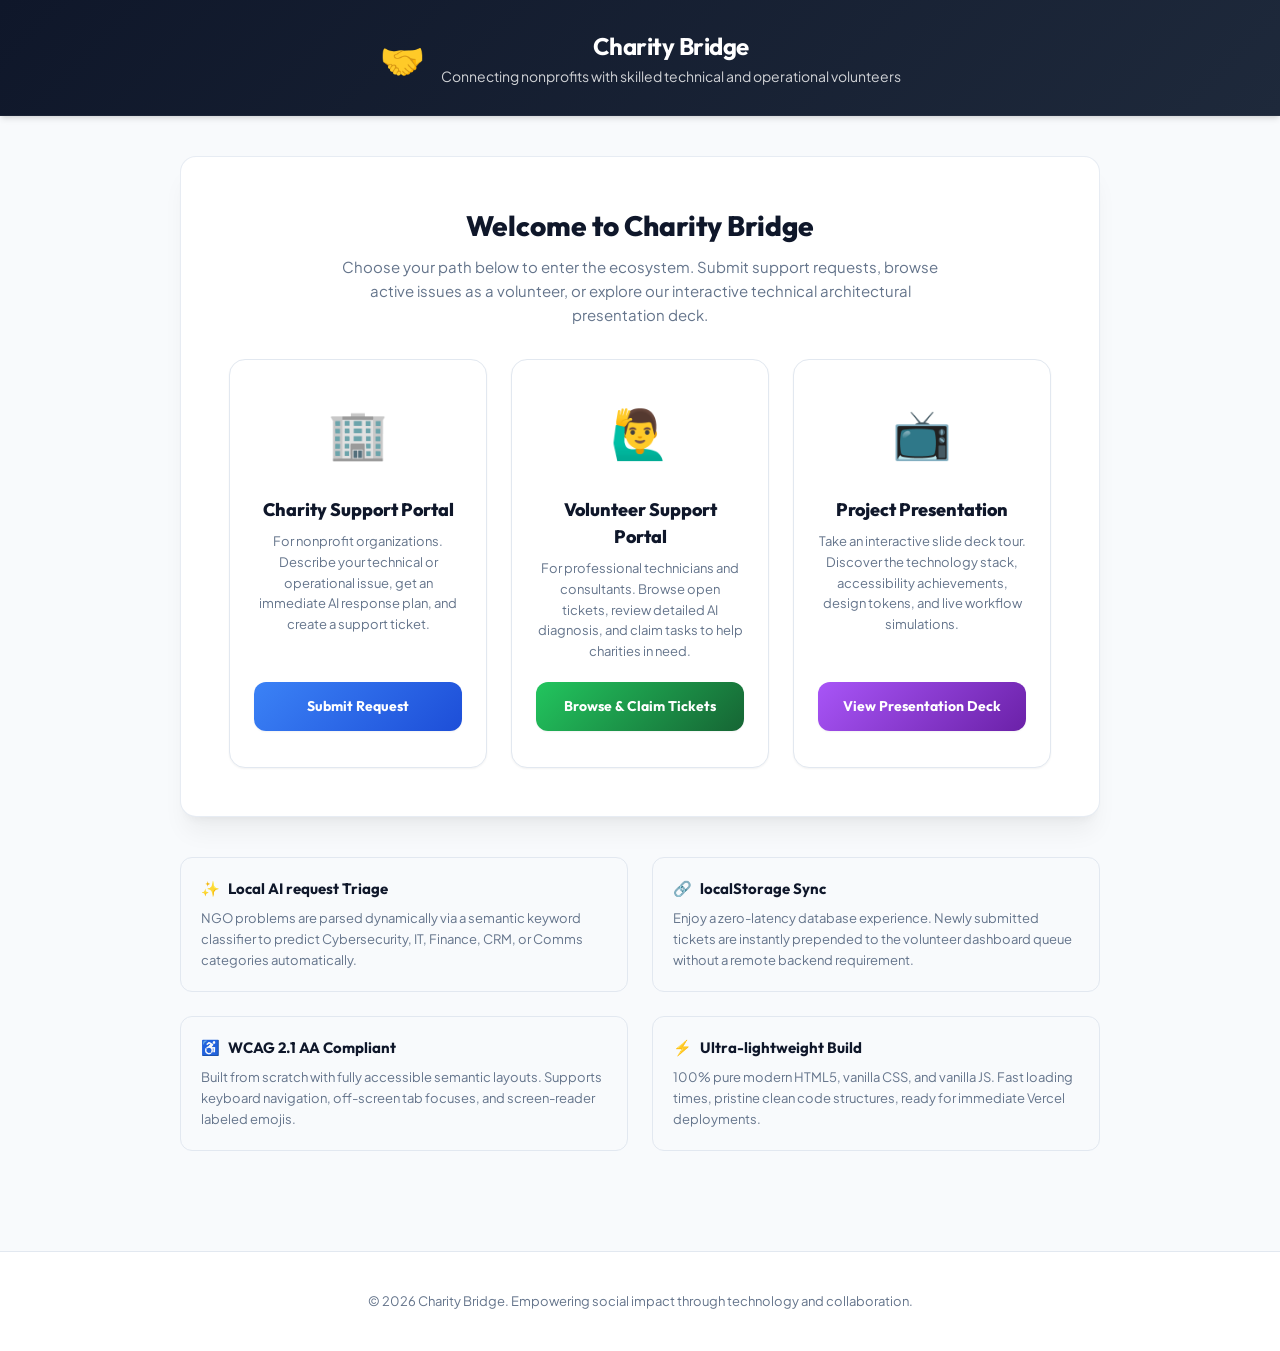
==== index.html @ 1f2593f7 "feat: complete Charity Bridge platform ready for Vercel deployment" ====
<!DOCTYPE html>
<html lang="en">
<head>
  <meta charset="UTF-8" />
  <meta name="viewport" content="width=device-width, initial-scale=1.0"/>
  
  <!-- SEO Primary Meta Tags -->
  <title>Charity Bridge - Connect & Support Nonprofits</title>
  <meta name="description" content="Welcome to Charity Bridge. A dual-portal platform bridging tech/admin volunteers with nonprofits in need. Experience instant local AI request categorization and localStorage synchronization." />
  <meta name="keywords" content="nonprofit aid, volunteer platform, tech for social good, local AI matching, Vercel app, Charity Bridge" />
  
  <!-- Open Graph / Facebook -->
  <meta property="og:type" content="website" />
  <meta property="og:title" content="Charity Bridge - Connect & Support Nonprofits" />
  <meta property="og:description" content="Welcome to Charity Bridge. A dual-portal platform bridging tech/admin volunteers with nonprofits in need." />
  
  <link rel="stylesheet" href="style.css" />
</head>
<body>

<header style="justify-content: center; text-align: center;">
  <div class="logo"><span role="img" aria-label="handshake and heart">🤝</span></div>
  <div>
    <h1>Charity Bridge</h1>
    <p>Connecting nonprofits with skilled technical and operational volunteers</p>
  </div>
</header>

<main class="container" style="max-width: 960px;">
  
  <div class="card" style="text-align: center; margin-bottom: 40px; padding: 48px;">
    <h2 style="font-family: var(--font-family-headings); font-size: 28px; font-weight: 800; color: var(--bg-header-start); margin-bottom: 8px;">
      Welcome to Charity Bridge
    </h2>
    <p style="color: var(--color-text-muted); font-size: 15px; max-width: 620px; margin: 0 auto 32px; line-height: 1.6;">
      Choose your path below to enter the ecosystem. Submit support requests, browse active issues as a volunteer, or explore our interactive technical architectural presentation deck.
    </p>
    
    <div class="splash-grid">
      
      <!-- Option 1: NGO Portal -->
      <a href="NGO Portal.html" class="splash-card" aria-label="Enter NGO Support Portal">
        <div class="splash-card-icon"><span role="img" aria-label="charity organization">🏢</span></div>
        <div>
          <h3>Charity Support Portal</h3>
          <p style="margin-top: 8px;">
            For nonprofit organizations. Describe your technical or operational issue, get an immediate AI response plan, and create a support ticket.
          </p>
        </div>
        <div class="btn-apply" style="background: linear-gradient(135deg, var(--color-primary), var(--color-primary-dark)); width: 100%;">
          Submit Request
        </div>
      </a>
      
      <!-- Option 2: Volunteer Portal -->
      <a href="volunteer.html" class="splash-card" aria-label="Enter Volunteer Portal">
        <div class="splash-card-icon"><span role="img" aria-label="volunteer heart">🙋‍♂️</span></div>
        <div>
          <h3>Volunteer Support Portal</h3>
          <p style="margin-top: 8px;">
            For professional technicians and consultants. Browse open tickets, review detailed AI diagnosis, and claim tasks to help charities in need.
          </p>
        </div>
        <div class="btn-apply" style="background: linear-gradient(135deg, var(--color-success-accent), var(--color-success-text)); width: 100%;">
          Browse & Claim Tickets
        </div>
      </a>
      
      <!-- Option 3: Slide Presentation Deck -->
      <a href="presentation.html" class="splash-card" aria-label="Explore Project Presentation Slides">
        <div class="splash-card-icon"><span role="img" aria-label="projection screen">📺</span></div>
        <div>
          <h3>Project Presentation</h3>
          <p style="margin-top: 8px;">
            Take an interactive slide deck tour. Discover the technology stack, accessibility achievements, design tokens, and live workflow simulations.
          </p>
        </div>
        <div class="btn-apply" style="background: linear-gradient(135deg, var(--color-critical-accent), var(--color-critical-text)); width: 100%;">
          View Presentation Deck
        </div>
      </a>
      
    </div>
  </div>
  
  <!-- Features Section -->
  <section class="presentation-grid" aria-label="Ecosystem Core Features" style="margin-top: 24px;">
    
    <div class="presentation-col-card">
      <h4><span role="img" aria-label="sparkles">✨</span> Local AI request Triage</h4>
      <p>NGO problems are parsed dynamically via a semantic keyword classifier to predict Cybersecurity, IT, Finance, CRM, or Comms categories automatically.</p>
    </div>
    
    <div class="presentation-col-card">
      <h4><span role="img" aria-label="storage sync link">🔗</span> localStorage Sync</h4>
      <p>Enjoy a zero-latency database experience. Newly submitted tickets are instantly prepended to the volunteer dashboard queue without a remote backend requirement.</p>
    </div>
    
    <div class="presentation-col-card" style="grid-column: span 1;">
      <h4><span role="img" aria-label="wheelchair accessibility">♿</span> WCAG 2.1 AA Compliant</h4>
      <p>Built from scratch with fully accessible semantic layouts. Supports keyboard navigation, off-screen tab focuses, and screen-reader labeled emojis.</p>
    </div>
    
    <div class="presentation-col-card" style="grid-column: span 1;">
      <h4><span role="img" aria-label="lightning speed">⚡</span> Ultra-lightweight Build</h4>
      <p>100% pure modern HTML5, vanilla CSS, and vanilla JS. Fast loading times, pristine clean code structures, ready for immediate Vercel deployments.</p>
    </div>
    
  </section>
  
</main>

<footer style="text-align: center; padding: 40px 20px; color: var(--color-text-muted); font-size: 13px; border-top: 1px solid var(--border-color); background: white;">
  <p>© 2026 Charity Bridge. Empowering social impact through technology and collaboration.</p>
</footer>

</body>
</html>
---- style.css ----
@import url('https://fonts.googleapis.com/css2?family=Outfit:wght@300;400;500;600;700;800&family=Plus+Jakarta+Sans:wght@300;400;500;600;700;800&display=swap');

:root {
  /* Cores Principais - Paleta HSL Premium */
  --bg-primary: #f8fafc; /* Slate 50 */
  --bg-card: #ffffff;
  --bg-header-start: #0f172a; /* Slate 900 */
  --bg-header-end: #1e293b; /* Slate 800 */
  
  --color-primary: #3b82f6; /* Blue 500 */
  --color-primary-dark: #1d4ed8; /* Blue 700 */
  --color-primary-light: #eff6ff; /* Blue 50 */
  --color-primary-border: #bfdbfe; /* Blue 200 */
  
  --color-text-main: #0f172a; /* Slate 900 */
  --color-text-muted: #64748b; /* Slate 500 */
  --color-text-dark: #334155; /* Slate 700 */
  
  /* Cores de Feedback - Urgência Baixa / Sucesso */
  --color-success-bg: #f0fdf4; /* Green 50 */
  --color-success-border: #bbf7d0; /* Green 200 */
  --color-success-text: #166534; /* Green 800 */
  --color-success-accent: #22c55e; /* Green 500 */
  
  /* Cores de Feedback - Urgência Média / Alerta */
  --color-warning-bg: #fffbeb; /* Amber 50 */
  --color-warning-border: #fde68a; /* Amber 200 */
  --color-warning-text: #92400e; /* Amber 800 */
  --color-warning-accent: #f59e0b; /* Amber 500 */
  
  /* Cores de Feedback - Urgência Alta / Perigo */
  --color-danger-bg: #fef2f2; /* Red 50 */
  --color-danger-border: #fecaca; /* Red 200 */
  --color-danger-text: #991b1b; /* Red 800 */
  --color-danger-accent: #ef4444; /* Red 500 */
  
  /* Cores de Feedback - Urgência Crítica / Roxo */
  --color-critical-bg: #faf5ff; /* Purple 50 */
  --color-critical-border: #e9d5ff; /* Purple 200 */
  --color-critical-text: #6b21a8; /* Purple 800 */
  --color-critical-accent: #a855f7; /* Purple 500 */
  
  /* Bordas e Elementos de Formulário */
  --border-color: #e2e8f0; /* Slate 200 */
  --border-color-focus: #3b82f6;
  --bg-input: #f8fafc;
  
  /* Sombras */
  --shadow-sm: 0 1px 2px 0 rgb(0 0 0 / 0.05);
  --shadow-md: 0 4px 6px -1px rgb(0 0 0 / 0.1), 0 2px 4px -2px rgb(0 0 0 / 0.1);
  --shadow-lg: 0 10px 15px -3px rgb(0 0 0 / 0.1), 0 4px 6px -4px rgb(0 0 0 / 0.1);
  --shadow-premium: 0 20px 25px -5px rgb(0 0 0 / 0.05), 0 8px 10px -6px rgb(0 0 0 / 0.05);
  
  /* Transições */
  --transition-normal: all 0.25s cubic-bezier(0.4, 0, 0.2, 1);
  --transition-fast: all 0.15s cubic-bezier(0.4, 0, 0.2, 1);
  
  /* Fontes */
  --font-family-headings: 'Outfit', 'Segoe UI', sans-serif;
  --font-family-body: 'Plus Jakarta Sans', 'Segoe UI', sans-serif;
  
  /* Arredondamento */
  --radius-sm: 8px;
  --radius-md: 12px;
  --radius-lg: 16px;
  --radius-full: 9999px;
}

* {
  box-sizing: border-box;
  margin: 0;
  padding: 0;
}

body {
  font-family: var(--font-family-body);
  background: var(--bg-primary);
  color: var(--color-text-main);
  min-height: 100vh;
  line-height: 1.5;
}

header {
  background: linear-gradient(135deg, var(--bg-header-start) 0%, var(--bg-header-end) 100%);
  color: white;
  padding: 28px 40px;
  display: flex;
  align-items: center;
  gap: 16px;
  box-shadow: var(--shadow-md);
  border-bottom: 1px solid rgba(255, 255, 255, 0.05);
}

header .logo {
  font-size: 36px;
}

header h1 {
  font-family: var(--font-family-headings);
  font-size: 24px;
  font-weight: 700;
  letter-spacing: -0.5px;
}

header p {
  font-size: 14px;
  opacity: 0.8;
  margin-top: 2px;
}

.container {
  max-width: 860px;
  margin: 40px auto;
  padding: 0 20px 60px;
}

.card {
  background: var(--bg-card);
  border-radius: var(--radius-lg);
  padding: 40px;
  box-shadow: var(--shadow-premium);
  border: 1px solid rgba(226, 232, 240, 0.8);
}

.card-title {
  font-family: var(--font-family-headings);
  font-size: 22px;
  font-weight: 700;
  color: var(--bg-header-start);
  margin-bottom: 6px;
  display: flex;
  align-items: center;
  gap: 10px;
}

.card-subtitle {
  font-size: 15px;
  color: var(--color-text-muted);
  margin-bottom: 32px;
}

.form-grid {
  display: grid;
  grid-template-columns: 1fr 1fr;
  gap: 24px;
}

.form-group {
  display: flex;
  flex-direction: column;
  gap: 8px;
}

.form-group.full-width {
  grid-column: 1 / -1;
}

label {
  font-size: 13px;
  font-weight: 600;
  color: var(--color-text-dark);
}

label .optional {
  font-weight: 400;
  color: var(--color-text-muted);
  font-size: 12px;
  margin-left: 4px;
}

input, select, textarea {
  padding: 12px 16px;
  border: 1.5px solid var(--border-color);
  border-radius: var(--radius-sm);
  font-family: var(--font-family-body);
  font-size: 14px;
  color: var(--color-text-dark);
  background: var(--bg-input);
  transition: var(--transition-normal);
  outline: none;
}

input:focus, select:focus, textarea:focus {
  border-color: var(--border-color-focus);
  box-shadow: 0 0 0 4px rgba(59, 130, 246, 0.15);
  background: white;
}

textarea {
  resize: vertical;
  min-height: 120px;
}

.urgency-group {
  display: flex;
  gap: 12px;
  flex-wrap: wrap;
}

.urgency-option {
  /* Ocultado visualmente por padrão no HTML através da classe sr-only */
}

.urgency-label {
  padding: 10px 20px;
  border-radius: var(--radius-full);
  border: 2px solid var(--border-color);
  font-size: 13px;
  font-weight: 600;
  cursor: pointer;
  transition: var(--transition-fast);
  user-select: none;
}

.urgency-label:hover {
  background: var(--bg-input);
  border-color: var(--color-text-muted);
}

.urgency-option[value="low"]:checked + .urgency-label {
  background: var(--color-success-bg);
  border-color: var(--color-success-accent);
  color: var(--color-success-text);
}

.urgency-option[value="medium"]:checked + .urgency-label {
  background: var(--color-warning-bg);
  border-color: var(--color-warning-accent);
  color: var(--color-warning-text);
}

.urgency-option[value="high"]:checked + .urgency-label {
  background: var(--color-danger-bg);
  border-color: var(--color-danger-accent);
  color: var(--color-danger-text);
}

.urgency-option[value="critical"]:checked + .urgency-label {
  background: var(--color-critical-bg);
  border-color: var(--color-critical-accent);
  color: var(--color-critical-text);
}

/* Ocultação visual acessível (sr-only) para o teclado */
.sr-only {
  position: absolute;
  width: 1px;
  height: 1px;
  padding: 0;
  margin: -1px;
  overflow: hidden;
  clip: rect(0, 0, 0, 0);
  white-space: nowrap;
  border: 0;
}

/* Estilo para navegação via teclado */
.urgency-option:focus-visible + .urgency-label {
  box-shadow: 0 0 0 3px rgba(59, 130, 246, 0.4);
  outline: 2px solid var(--color-primary);
}

.btn-analyze {
  margin-top: 32px;
  width: 100%;
  padding: 16px;
  background: linear-gradient(135deg, var(--color-primary-dark) 0%, var(--bg-header-start) 50%, var(--color-primary) 100%);
  background-size: 200% auto;
  color: white;
  border: none;
  border-radius: var(--radius-md);
  font-family: var(--font-family-headings);
  font-size: 16px;
  font-weight: 700;
  cursor: pointer;
  display: flex;
  align-items: center;
  justify-content: center;
  gap: 10px;
  transition: var(--transition-normal);
  box-shadow: var(--shadow-md);
}

.btn-analyze:hover {
  background-position: right center;
  transform: translateY(-2px);
  box-shadow: var(--shadow-lg);
}

.btn-analyze:active {
  transform: translateY(0);
}

.btn-analyze:disabled {
  opacity: 0.6;
  cursor: not-allowed;
  transform: none;
  box-shadow: none;
}

.spinner {
  width: 18px;
  height: 18px;
  border: 3px solid rgba(255, 255, 255, 0.4);
  border-top-color: white;
  border-radius: 50%;
  animation: spin 0.7s linear infinite;
  display: none;
}

@keyframes spin {
  to { transform: rotate(360deg); }
}

.divider {
  border: none;
  border-top: 1px solid var(--border-color);
  margin: 36px 0;
}

#ai-results {
  display: none;
  animation: fadeIn 0.5s cubic-bezier(0.16, 1, 0.3, 1);
}

@keyframes fadeIn {
  from { opacity: 0; transform: translateY(16px); }
  to   { opacity: 1; transform: translateY(0); }
}

.results-header {
  display: flex;
  align-items: center;
  gap: 12px;
  margin-bottom: 24px;
}

.results-header h2 {
  font-family: var(--font-family-headings);
  font-size: 20px;
  font-weight: 700;
  color: var(--bg-header-start);
}

.ai-badge {
  background: linear-gradient(135deg, #6366f1, #8b5cf6);
  color: white;
  font-size: 11px;
  font-weight: 700;
  padding: 4px 12px;
  border-radius: var(--radius-full);
  letter-spacing: 0.5px;
  box-shadow: 0 2px 4px rgba(139, 92, 246, 0.2);
}

.tags-row {
  display: flex;
  flex-wrap: wrap;
  gap: 12px;
  margin-bottom: 24px;
}

.tag {
  display: flex;
  align-items: center;
  gap: 8px;
  padding: 8px 16px;
  border-radius: var(--radius-sm);
  font-size: 13px;
  font-weight: 600;
}

.tag-category {
  background: var(--color-primary-light);
  color: var(--color-primary-dark);
  border: 1px solid rgba(59, 130, 246, 0.2);
}

.tag-urgency {
  background: var(--color-danger-bg);
  color: var(--color-danger-text);
  border: 1px solid var(--color-danger-border);
}

.tag-risk {
  background: var(--color-warning-bg);
  color: var(--color-warning-text);
  border: 1px solid var(--color-warning-border);
}

.tag-action {
  background: var(--color-success-bg);
  color: var(--color-success-text);
  border: 1px solid var(--color-success-border);
}

.info-block {
  background: var(--bg-input);
  border-left: 4px solid var(--color-primary);
  border-radius: 0 var(--radius-sm) var(--radius-sm) 0;
  padding: 18px 20px;
  margin-bottom: 20px;
  border: 1px solid var(--border-color);
  border-left-width: 4px;
}

.info-block h4 {
  font-family: var(--font-family-headings);
  font-size: 13px;
  font-weight: 700;
  color: var(--color-text-dark);
  margin-bottom: 10px;
  text-transform: uppercase;
  letter-spacing: 0.5px;
}

.info-block p, .info-block li {
  font-size: 14px;
  color: #475569;
  line-height: 1.6;
}

.info-block ul {
  padding-left: 20px;
}

.skills-list {
  display: flex;
  flex-wrap: wrap;
  gap: 10px;
  margin-top: 8px;
}

.skill-pill {
  background: var(--color-critical-bg);
  color: var(--color-critical-text);
  border: 1px solid var(--color-critical-border);
  padding: 6px 14px;
  border-radius: var(--radius-full);
  font-size: 13px;
  font-weight: 600;
  transition: var(--transition-fast);
}

.skill-pill:hover {
  transform: translateY(-1px);
  box-shadow: var(--shadow-sm);
}

.selfhelp-block {
  background: var(--color-success-bg);
  border: 1.5px solid var(--color-success-border);
  border-radius: var(--radius-md);
  padding: 24px;
  margin-bottom: 20px;
}

.selfhelp-block h4 {
  color: var(--color-success-text);
  font-family: var(--font-family-headings);
  font-size: 16px;
  font-weight: 700;
  margin-bottom: 14px;
  display: flex;
  align-items: center;
  gap: 8px;
}

.resource-card {
  background: white;
  border-radius: var(--radius-sm);
  padding: 16px 20px;
  display: flex;
  align-items: center;
  gap: 16px;
  border: 1px solid var(--color-success-border);
  cursor: pointer;
  transition: var(--transition-normal);
}

.resource-card:hover {
  box-shadow: var(--shadow-md);
  transform: translateY(-2px);
  border-color: var(--color-success-accent);
}

.resource-icon {
  font-size: 32px;
  flex-shrink: 0;
}

.resource-card h5 {
  font-family: var(--font-family-headings);
  font-size: 15px;
  font-weight: 700;
  color: var(--color-text-main);
}

.resource-card p {
  font-size: 13px;
  color: var(--color-text-muted);
  margin-top: 3px;
}

.ticket-block {
  background: linear-gradient(135deg, var(--color-primary-light), var(--color-critical-bg));
  border: 1.5px solid var(--color-primary-border);
  border-radius: var(--radius-md);
  padding: 24px;
  margin-bottom: 20px;
}

.ticket-block h4 {
  color: var(--color-primary-dark);
  font-family: var(--font-family-headings);
  font-size: 16px;
  font-weight: 700;
  margin-bottom: 16px;
  display: flex;
  align-items: center;
  gap: 8px;
}

.ticket-id-box {
  background: white;
  border-radius: var(--radius-sm);
  padding: 16px 20px;
  display: flex;
  align-items: center;
  justify-content: space-between;
  border: 1px solid var(--color-primary-border);
  margin-bottom: 16px;
  box-shadow: var(--shadow-sm);
}

.ticket-id-box .label {
  font-size: 11px;
  color: var(--color-text-muted);
  font-weight: 600;
  text-transform: uppercase;
  letter-spacing: 0.5px;
}

.ticket-id-box .ticket-id {
  font-size: 20px;
  font-weight: 800;
  color: var(--color-primary-dark);
  letter-spacing: 1px;
}

.ticket-status {
  display: inline-flex;
  align-items: center;
  gap: 8px;
  background: var(--color-success-bg);
  color: var(--color-success-text);
  padding: 6px 14px;
  border-radius: var(--radius-full);
  font-size: 12px;
  font-weight: 700;
  border: 1px solid var(--color-success-border);
}

.status-dot {
  width: 8px;
  height: 8px;
  background: var(--color-success-accent);
  border-radius: 50%;
  animation: pulse 1.8s infinite;
}

@keyframes pulse {
  0%, 100% { opacity: 1; transform: scale(1); }
  50% { opacity: 0.3; transform: scale(1.15); }
}

.volunteers-title {
  font-family: var(--font-family-headings);
  font-size: 13px;
  font-weight: 700;
  color: var(--color-text-dark);
  margin-bottom: 12px;
  text-transform: uppercase;
  letter-spacing: 0.5px;
}

.volunteer-list {
  display: flex;
  flex-direction: column;
  gap: 10px;
}

@keyframes slideRight {
  from { opacity: 0; transform: translateX(-16px); }
  to { opacity: 1; transform: translateX(0); }
}

.volunteer-card {
  background: white;
  border-radius: var(--radius-sm);
  padding: 14px 18px;
  display: flex;
  align-items: center;
  gap: 14px;
  border: 1px solid var(--border-color);
  transition: var(--transition-normal);
  animation: slideRight 0.5s cubic-bezier(0.16, 1, 0.3, 1) backwards;
}

.volunteer-card:hover {
  transform: translateX(4px);
  box-shadow: var(--shadow-sm);
  border-color: var(--color-primary-border);
}

.volunteer-avatar {
  width: 40px;
  height: 40px;
  border-radius: 50%;
  display: flex;
  align-items: center;
  justify-content: center;
  font-size: 16px;
  font-weight: 700;
  color: white;
  flex-shrink: 0;
  box-shadow: var(--shadow-sm);
}

.volunteer-info h5 {
  font-family: var(--font-family-headings);
  font-size: 14px;
  font-weight: 700;
  color: var(--color-text-main);
}

.volunteer-info p {
  font-size: 12px;
  color: var(--color-text-muted);
  margin-top: 2px;
}

.volunteer-match {
  margin-left: auto;
  font-size: 12px;
  font-weight: 700;
  color: var(--color-success-text);
  background: var(--color-success-bg);
  padding: 4px 12px;
  border-radius: var(--radius-full);
  border: 1px solid var(--color-success-border);
}

.alert {
  padding: 16px 20px;
  border-radius: var(--radius-md);
  font-size: 14px;
  display: flex;
  align-items: flex-start;
  gap: 12px;
  margin-bottom: 16px;
  line-height: 1.5;
}

.alert-warning {
  background: var(--color-warning-bg);
  border: 1px solid var(--color-warning-border);
  color: var(--color-warning-text);
}

.alert-info {
  background: var(--color-primary-light);
  border: 1px solid var(--color-primary-border);
  color: var(--color-primary-dark);
}

@media (max-width: 600px) {
  .form-grid {
    grid-template-columns: 1fr;
    gap: 16px;
  }
  .card {
    padding: 24px 16px;
  }
  header {
    padding: 20px;
    flex-direction: column;
    text-align: center;
  }
  .tags-row {
    gap: 8px;
  }
}

/* Estilos de Validação de Erros */
.error-message {
  display: none;
  color: var(--color-danger-accent);
  font-size: 12px;
  font-weight: 600;
  margin-top: 4px;
  animation: slideDown 0.2s ease;
}

@keyframes slideDown {
  from { opacity: 0; transform: translateY(-4px); }
  to { opacity: 1; transform: translateY(0); }
}

input.is-invalid, textarea.is-invalid, select.is-invalid {
  border-color: var(--color-danger-accent);
  background-color: var(--color-danger-bg);
}

input.is-invalid:focus, textarea.is-invalid:focus, select.is-invalid:focus {
  box-shadow: 0 0 0 4px rgba(239, 68, 68, 0.15);
}

/* Estilo do Botão de Demonstração (Demo Fill) */
.btn-demo {
  padding: 8px 16px;
  background: white;
  border: 1.5px solid var(--color-primary);
  color: var(--color-primary);
  font-family: var(--font-family-headings);
  font-size: 13px;
  font-weight: 700;
  border-radius: var(--radius-sm);
  cursor: pointer;
  transition: var(--transition-fast);
  display: inline-flex;
  align-items: center;
  gap: 6px;
  box-shadow: var(--shadow-sm);
}

.btn-demo:hover {
  background: var(--color-primary-light);
  border-color: var(--color-primary-dark);
  color: var(--color-primary-dark);
  transform: translateY(-1px);
}

.btn-demo:active {
  transform: translateY(0);
}

/* ==========================================================================
   Dashboard e Componentes do Portal do Voluntário
   ========================================================================== */

.dashboard-stats {
  display: grid;
  grid-template-columns: repeat(auto-fit, minmax(220px, 1fr));
  gap: 20px;
  margin-bottom: 32px;
}

.stat-card {
  background: var(--bg-card);
  border-radius: var(--radius-md);
  padding: 24px;
  border: 1px solid var(--border-color);
  box-shadow: var(--shadow-sm);
  transition: var(--transition-normal);
  display: flex;
  flex-direction: column;
  gap: 8px;
}

.stat-card:hover {
  transform: translateY(-2px);
  box-shadow: var(--shadow-md);
  border-color: var(--color-primary-border);
}

.stat-header {
  display: flex;
  justify-content: space-between;
  align-items: center;
}

.stat-title {
  font-size: 12px;
  font-weight: 700;
  color: var(--color-text-muted);
  text-transform: uppercase;
  letter-spacing: 0.5px;
}

.stat-icon {
  font-size: 20px;
  background: var(--color-primary-light);
  padding: 6px;
  border-radius: var(--radius-sm);
  color: var(--color-primary);
  display: flex;
  align-items: center;
  justify-content: center;
}

.stat-number {
  font-family: var(--font-family-headings);
  font-size: 28px;
  font-weight: 800;
  color: var(--bg-header-start);
  line-height: 1;
}

.stat-desc {
  font-size: 12px;
  color: var(--color-text-muted);
  margin-top: 4px;
}

.split-layout {
  display: grid;
  grid-template-columns: 1.2fr 0.8fr;
  gap: 28px;
  align-items: start;
}

@media (max-width: 900px) {
  .split-layout {
    grid-template-columns: 1fr;
  }
}

.search-filter-container {
  display: flex;
  flex-direction: column;
  gap: 16px;
  margin-bottom: 24px;
}

.search-box {
  display: flex;
  align-items: center;
  position: relative;
}

.search-input {
  width: 100%;
  padding: 12px 16px 12px 42px;
  font-family: var(--font-family-body);
  border: 1.5px solid var(--border-color);
  border-radius: var(--radius-sm);
  font-size: 14px;
  color: var(--color-text-dark);
  background: var(--bg-input);
  outline: none;
  transition: var(--transition-normal);
}

.search-input:focus {
  border-color: var(--color-primary);
  background: white;
  box-shadow: 0 0 0 4px rgba(59, 130, 246, 0.15);
}

.search-icon-absolute {
  position: absolute;
  left: 16px;
  color: var(--color-text-muted);
  font-size: 16px;
  pointer-events: none;
}

.filter-scroll {
  display: flex;
  gap: 8px;
  overflow-x: auto;
  padding-bottom: 8px;
  scrollbar-width: thin;
}

.filter-btn {
  padding: 8px 16px;
  background: white;
  border: 1px solid var(--border-color);
  border-radius: var(--radius-full);
  font-family: var(--font-family-body);
  font-size: 12px;
  font-weight: 700;
  color: var(--color-text-dark);
  cursor: pointer;
  white-space: nowrap;
  transition: var(--transition-fast);
}

.filter-btn:hover {
  background: var(--bg-input);
  border-color: var(--color-text-muted);
}

.filter-btn.active {
  background: var(--bg-header-start);
  color: white;
  border-color: var(--bg-header-start);
  box-shadow: var(--shadow-sm);
}

.feed-title {
  font-family: var(--font-family-headings);
  font-size: 18px;
  font-weight: 700;
  color: var(--bg-header-start);
  margin-bottom: 16px;
  display: flex;
  align-items: center;
  gap: 8px;
}

.ticket-feed {
  display: flex;
  flex-direction: column;
  gap: 16px;
}

.ticket-feed-card {
  background: white;
  border: 1px solid var(--border-color);
  border-radius: var(--radius-md);
  padding: 20px;
  cursor: pointer;
  transition: var(--transition-normal);
  box-shadow: var(--shadow-sm);
  display: flex;
  flex-direction: column;
  gap: 12px;
  animation: slideRight 0.5s cubic-bezier(0.16, 1, 0.3, 1) backwards;
}

.ticket-feed-card:hover {
  transform: translateY(-2px);
  box-shadow: var(--shadow-md);
  border-color: var(--color-primary-border);
}

.ticket-feed-card.active {
  border-color: var(--color-primary);
  box-shadow: 0 0 0 2px var(--color-primary-light), var(--shadow-md);
  background: var(--color-primary-light);
}

.ticket-feed-header {
  display: flex;
  justify-content: space-between;
  align-items: flex-start;
  gap: 12px;
}

.ticket-feed-ngo {
  font-family: var(--font-family-headings);
  font-size: 15px;
  font-weight: 700;
  color: var(--bg-header-start);
}

.ticket-feed-meta {
  font-size: 12px;
  color: var(--color-text-muted);
}

.ticket-feed-desc {
  font-size: 13px;
  color: var(--color-text-dark);
  line-height: 1.5;
  display: -webkit-box;
  -webkit-line-clamp: 2;
  -webkit-box-orient: vertical;
  overflow: hidden;
}

.ticket-feed-tags {
  display: flex;
  flex-wrap: wrap;
  gap: 8px;
}

.ticket-detail-pane {
  position: sticky;
  top: 24px;
}

.placeholder-detail {
  background: white;
  border: 2px dashed var(--border-color);
  border-radius: var(--radius-lg);
  padding: 48px 24px;
  text-align: center;
  color: var(--color-text-muted);
  display: flex;
  flex-direction: column;
  align-items: center;
  justify-content: center;
  gap: 16px;
  min-height: 360px;
}

.placeholder-icon {
  font-size: 48px;
  opacity: 0.5;
}

.placeholder-text {
  font-size: 14px;
  line-height: 1.6;
}

.detail-card {
  background: white;
  border: 1px solid var(--border-color);
  border-radius: var(--radius-lg);
  padding: 32px;
  box-shadow: var(--shadow-premium);
  display: flex;
  flex-direction: column;
  gap: 20px;
  animation: fadeIn 0.4s cubic-bezier(0.16, 1, 0.3, 1);
}

.detail-section-title {
  font-family: var(--font-family-headings);
  font-size: 12px;
  font-weight: 700;
  color: var(--bg-header-start);
  text-transform: uppercase;
  letter-spacing: 0.5px;
  margin-bottom: 8px;
}

.detail-contact-box {
  background: var(--bg-input);
  border-radius: var(--radius-sm);
  padding: 16px;
  border: 1px solid var(--border-color);
  display: flex;
  flex-direction: column;
  gap: 8px;
}

.contact-item {
  display: flex;
  align-items: center;
  gap: 8px;
  font-size: 13px;
  color: var(--color-text-dark);
}

.contact-label {
  font-weight: 700;
  color: var(--color-text-muted);
  min-width: 60px;
}

.btn-apply {
  width: 100%;
  padding: 14px;
  background: linear-gradient(135deg, var(--color-success-accent), var(--color-success-text));
  color: white;
  border: none;
  border-radius: var(--radius-md);
  font-family: var(--font-family-headings);
  font-size: 14px;
  font-weight: 700;
  cursor: pointer;
  display: flex;
  align-items: center;
  justify-content: center;
  gap: 8px;
  transition: var(--transition-normal);
  box-shadow: var(--shadow-sm);
}

.btn-apply:hover {
  transform: translateY(-2px);
  box-shadow: var(--shadow-md);
  filter: brightness(1.05);
}

.btn-apply:active {
  transform: translateY(0);
}

.btn-apply:disabled {
  background: var(--border-color);
  color: var(--color-text-muted);
  cursor: not-allowed;
  transform: none;
  box-shadow: none;
  filter: none;
}

/* ==========================================================================
   5. Project Presentation Deck - Specific Layouts & Utilities
   ========================================================================== */

.slide-deck {
  position: relative;
  min-height: 480px;
  display: flex;
  flex-direction: column;
  justify-content: space-between;
}

.slide {
  display: none;
  animation: slideFadeIn 0.5s cubic-bezier(0.16, 1, 0.3, 1);
}

.slide.active {
  display: block;
}

@keyframes slideFadeIn {
  from { opacity: 0; transform: translateY(20px); }
  to { opacity: 1; transform: translateY(0); }
}

.slide-header {
  margin-bottom: 24px;
  border-bottom: 2px solid var(--border-color);
  padding-bottom: 16px;
}

.slide-title {
  font-family: var(--font-family-headings);
  font-size: 26px;
  font-weight: 800;
  color: var(--bg-header-start);
  display: flex;
  align-items: center;
  gap: 12px;
}

.slide-subtitle {
  font-size: 14px;
  color: var(--color-text-muted);
  margin-top: 4px;
}

.slide-body {
  font-size: 15px;
  color: var(--color-text-dark);
  line-height: 1.7;
  margin-bottom: 32px;
}

.slide-footer {
  display: flex;
  justify-content: space-between;
  align-items: center;
  margin-top: auto;
  border-top: 1px solid var(--border-color);
  padding-top: 24px;
}

.slide-controls {
  display: flex;
  align-items: center;
  gap: 16px;
}

.slide-btn {
  padding: 10px 20px;
  border-radius: var(--radius-sm);
  font-family: var(--font-family-headings);
  font-size: 13px;
  font-weight: 700;
  border: 1.5px solid var(--border-color);
  background: white;
  color: var(--color-text-dark);
  cursor: pointer;
  display: flex;
  align-items: center;
  gap: 8px;
  transition: var(--transition-fast);
}

.slide-btn:hover:not(:disabled) {
  background: var(--bg-input);
  border-color: var(--color-text-muted);
}

.slide-btn:disabled {
  opacity: 0.4;
  cursor: not-allowed;
}

.slide-btn.primary {
  background: var(--color-primary);
  border-color: var(--color-primary);
  color: white;
}

.slide-btn.primary:hover:not(:disabled) {
  background: var(--color-primary-dark);
  border-color: var(--color-primary-dark);
}

.slide-progress {
  flex-grow: 1;
  max-width: 280px;
  height: 6px;
  background: var(--border-color);
  border-radius: var(--radius-full);
  overflow: hidden;
  margin: 0 24px;
}

.slide-progress-fill {
  height: 100%;
  background: linear-gradient(90deg, var(--color-primary), var(--color-critical-accent));
  width: 16.66%;
  border-radius: var(--radius-full);
  transition: width 0.3s cubic-bezier(0.4, 0, 0.2, 1);
}

.slide-counter {
  font-size: 13px;
  font-weight: 700;
  color: var(--color-text-muted);
}

.slide-cover-gradient {
  background: linear-gradient(135deg, rgba(59, 130, 246, 0.05) 0%, rgba(168, 85, 247, 0.05) 100%);
  border-radius: var(--radius-md);
  padding: 32px;
  text-align: center;
  border: 1px solid rgba(59, 130, 246, 0.1);
  margin-bottom: 24px;
}

.presentation-highlight {
  font-size: 40px;
  font-weight: 800;
  background: linear-gradient(135deg, var(--bg-header-start) 0%, var(--color-primary) 50%, var(--color-critical-accent) 100%);
  -webkit-background-clip: text;
  -webkit-text-fill-color: transparent;
  margin-bottom: 12px;
  font-family: var(--font-family-headings);
}

.presentation-grid {
  display: grid;
  grid-template-columns: 1fr 1fr;
  gap: 24px;
  margin-top: 16px;
}

@media (max-width: 768px) {
  .presentation-grid {
    grid-template-columns: 1fr;
  }
}

.presentation-col-card {
  background: var(--bg-primary);
  border-radius: var(--radius-md);
  padding: 20px;
  border: 1.5px solid var(--border-color);
  transition: var(--transition-normal);
}

.presentation-col-card:hover {
  transform: translateY(-2px);
  border-color: var(--color-primary-border);
  box-shadow: var(--shadow-md);
}

.presentation-col-card h4 {
  font-family: var(--font-family-headings);
  font-size: 15px;
  font-weight: 700;
  margin-bottom: 8px;
  color: var(--bg-header-start);
  display: flex;
  align-items: center;
  gap: 8px;
}

.presentation-col-card p, .presentation-col-card li {
  font-size: 13px;
  color: var(--color-text-muted);
  line-height: 1.6;
}

/* Architecture Diagram CSS Flow */
.flowchart-container {
  display: flex;
  flex-direction: column;
  gap: 16px;
  align-items: center;
  margin: 24px 0;
}

.flowchart-node {
  background: white;
  border: 2px solid var(--color-primary-border);
  border-radius: var(--radius-md);
  padding: 12px 24px;
  font-family: var(--font-family-headings);
  font-size: 13px;
  font-weight: 700;
  color: var(--bg-header-start);
  box-shadow: var(--shadow-sm);
  display: flex;
  align-items: center;
  gap: 10px;
  transition: var(--transition-fast);
  max-width: 320px;
  width: 100%;
  justify-content: center;
}

.flowchart-node:hover {
  border-color: var(--color-primary);
  transform: scale(1.02);
  box-shadow: var(--shadow-md);
}

.flowchart-node.ai-node {
  border-color: var(--color-critical-border);
  background: var(--color-critical-bg);
}

.flowchart-node.ai-node:hover {
  border-color: var(--color-critical-accent);
}

.flowchart-node.db-node {
  border-color: var(--color-warning-border);
  background: var(--color-warning-bg);
}

.flowchart-node.db-node:hover {
  border-color: var(--color-warning-accent);
}

.flowchart-node.vol-node {
  border-color: var(--color-success-border);
  background: var(--color-success-bg);
}

.flowchart-node.vol-node:hover {
  border-color: var(--color-success-accent);
}

.flowchart-arrow {
  font-size: 18px;
  color: var(--color-text-muted);
  animation: pulseArrow 1.5s infinite ease-in-out;
}

@keyframes pulseArrow {
  0%, 100% { transform: translateY(0); opacity: 0.6; }
  50% { transform: translateY(4px); opacity: 1; }
}

/* Splash Landing Hub Specific Styles */
.splash-grid {
  display: grid;
  grid-template-columns: repeat(3, 1fr);
  gap: 24px;
  margin-top: 32px;
}

@media (max-width: 900px) {
  .splash-grid {
    grid-template-columns: 1fr;
  }
}

.splash-card {
  background: white;
  border: 1.5px solid var(--border-color);
  border-radius: var(--radius-lg);
  padding: 36px 24px;
  text-align: center;
  display: flex;
  flex-direction: column;
  align-items: center;
  justify-content: space-between;
  gap: 20px;
  transition: var(--transition-normal);
  box-shadow: var(--shadow-sm);
  cursor: pointer;
  text-decoration: none;
  color: inherit;
}

.splash-card:hover {
  transform: translateY(-6px);
  border-color: var(--color-primary);
  box-shadow: var(--shadow-lg);
}

.splash-card-icon {
  font-size: 48px;
  margin-bottom: 8px;
  transition: var(--transition-normal);
}

.splash-card:hover .splash-card-icon {
  transform: scale(1.15) rotate(5deg);
}

.splash-card h3 {
  font-family: var(--font-family-headings);
  font-size: 18px;
  font-weight: 800;
  color: var(--bg-header-start);
}

.splash-card p {
  font-size: 13px;
  color: var(--color-text-muted);
  line-height: 1.6;
}

.splash-card .btn-apply {
  margin-top: auto;
  pointer-events: none; /* Make click trigger the link card itself */
}
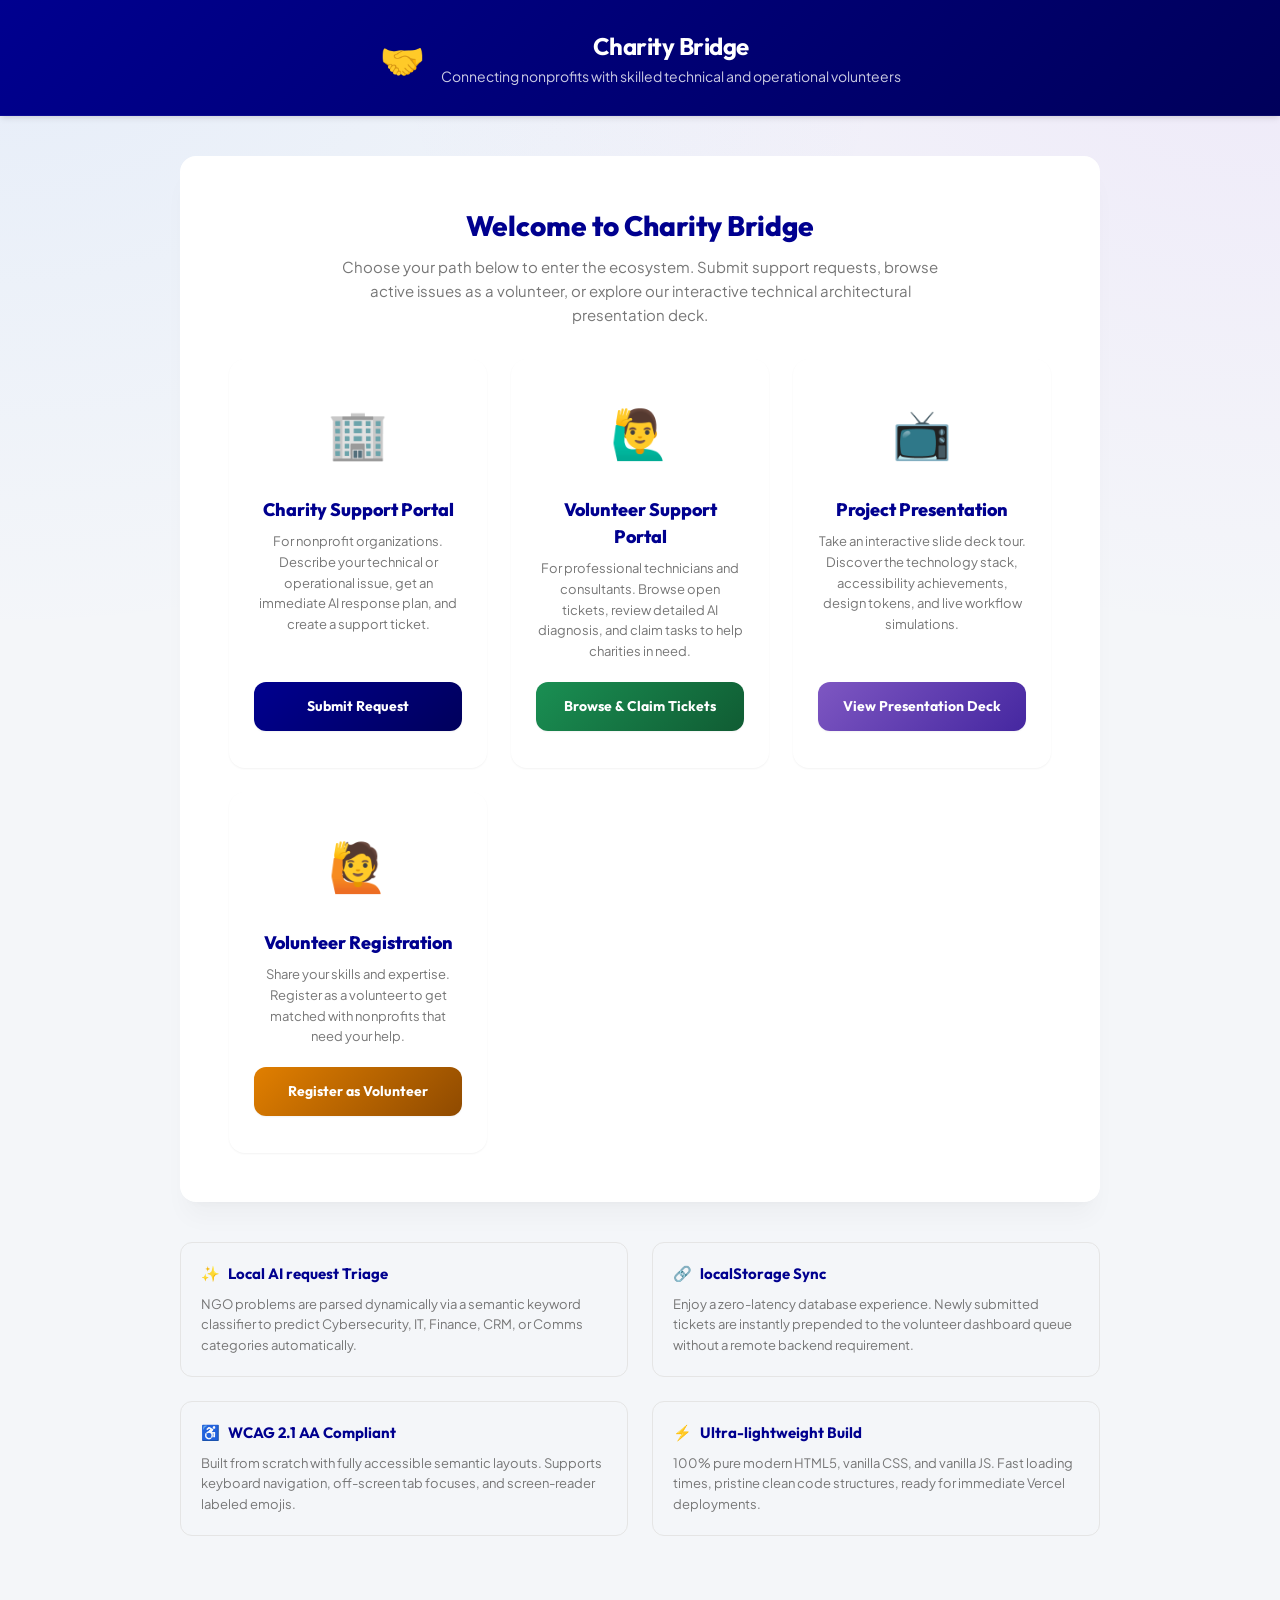
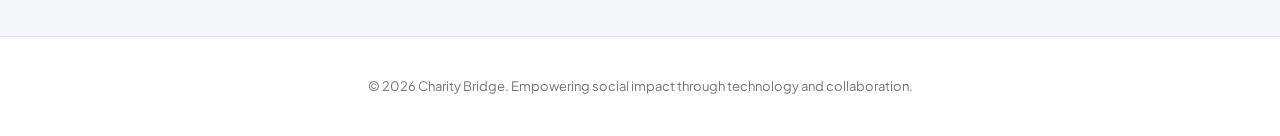
==== commit 16222a94: "feat: SQLite+IndexedDB integration, volunteer registration page, and hours-based ticket claiming Pha" ====
--- a/index.html
+++ b/index.html
@@ -80,6 +80,20 @@
         </div>
       </a>
       
+      <!-- Option 4: Volunteer Registration -->
+      <a href="register.html" class="splash-card" aria-label="Register as a Volunteer">
+        <div class="splash-card-icon"><span role="img" aria-label="person raising hand">🙋</span></div>
+        <div>
+          <h3>Volunteer Registration</h3>
+          <p style="margin-top: 8px;">
+            Share your skills and expertise. Register as a volunteer to get matched with nonprofits that need your help.
+          </p>
+        </div>
+        <div class="btn-apply" style="background: linear-gradient(135deg, var(--color-warning-accent), var(--color-warning-text)); width: 100%;">
+          Register as Volunteer
+        </div>
+      </a>
+      
     </div>
   </div>
   
--- a/style.css
+++ b/style.css
@@ -1,71 +1,301 @@
 @import url('https://fonts.googleapis.com/css2?family=Outfit:wght@300;400;500;600;700;800&family=Plus+Jakarta+Sans:wght@300;400;500;600;700;800&display=swap');
 
 :root {
-  /* Cores Principais - Paleta HSL Premium */
-  --bg-primary: #f8fafc; /* Slate 50 */
+  /* Core Colors - Official AXA Design System Palette */
+  --bg-primary: #f4f6f9; /* AXA Light Gray Background */
   --bg-card: #ffffff;
-  --bg-header-start: #0f172a; /* Slate 900 */
-  --bg-header-end: #1e293b; /* Slate 800 */
-  
-  --color-primary: #3b82f6; /* Blue 500 */
-  --color-primary-dark: #1d4ed8; /* Blue 700 */
-  --color-primary-light: #eff6ff; /* Blue 50 */
-  --color-primary-border: #bfdbfe; /* Blue 200 */
-  
-  --color-text-main: #0f172a; /* Slate 900 */
-  --color-text-muted: #64748b; /* Slate 500 */
-  --color-text-dark: #334155; /* Slate 700 */
-  
-  /* Cores de Feedback - Urgência Baixa / Sucesso */
-  --color-success-bg: #f0fdf4; /* Green 50 */
-  --color-success-border: #bbf7d0; /* Green 200 */
-  --color-success-text: #166534; /* Green 800 */
-  --color-success-accent: #22c55e; /* Green 500 */
-  
-  /* Cores de Feedback - Urgência Média / Alerta */
-  --color-warning-bg: #fffbeb; /* Amber 50 */
-  --color-warning-border: #fde68a; /* Amber 200 */
-  --color-warning-text: #92400e; /* Amber 800 */
-  --color-warning-accent: #f59e0b; /* Amber 500 */
-  
-  /* Cores de Feedback - Urgência Alta / Perigo */
-  --color-danger-bg: #fef2f2; /* Red 50 */
-  --color-danger-border: #fecaca; /* Red 200 */
-  --color-danger-text: #991b1b; /* Red 800 */
-  --color-danger-accent: #ef4444; /* Red 500 */
-  
-  /* Cores de Feedback - Urgência Crítica / Roxo */
-  --color-critical-bg: #faf5ff; /* Purple 50 */
-  --color-critical-border: #e9d5ff; /* Purple 200 */
-  --color-critical-text: #6b21a8; /* Purple 800 */
-  --color-critical-accent: #a855f7; /* Purple 500 */
-  
-  /* Bordas e Elementos de Formulário */
-  --border-color: #e2e8f0; /* Slate 200 */
-  --border-color-focus: #3b82f6;
-  --bg-input: #f8fafc;
-  
-  /* Sombras */
+  --bg-header-start: #00008F; /* AXA Corporate Blue */
+  --bg-header-end: #00005B; /* AXA Deep Navy */
+  
+  --color-primary: #00008F; /* AXA Blue */
+  --color-primary-dark: #00005C; /* Darker AXA Blue */
+  --color-primary-light: #F0F2FB; /* Light AXA Blue Tint */
+  --color-primary-border: #CCD2FC; /* Soft AXA Blue Border */
+  
+  --color-text-main: #1C1C1C; /* AXA Slate Dark Text */
+  --color-text-muted: #767676; /* AXA Gray Muted Text */
+  --color-text-dark: #333333; /* AXA Neutral Charcoal */
+  
+  /* Feedback Colors - Low Urgency / Success (AXA Green) */
+  --color-success-bg: #EEF9F3; /* Soft AXA Green Tint */
+  --color-success-border: #CEEFE0; 
+  --color-success-text: #105C33; /* Dark green for text contrast */
+  --color-success-accent: #1A8F53; /* AXA Green */
+  
+  /* Feedback Colors - Medium Urgency / Alert (AXA Orange) */
+  --color-warning-bg: #FCF6EE; /* Soft AXA Orange Tint */
+  --color-warning-border: #F6E3CE; 
+  --color-warning-text: #8F4A00; /* Dark orange for text contrast */
+  --color-warning-accent: #E17F00; /* AXA Orange */
+  
+  /* Feedback Colors - High Urgency / Danger (AXA Coral / Red) */
+  --color-danger-bg: #FDF1EF; /* Soft AXA Coral Tint */
+  --color-danger-border: #FCD7D1; 
+  --color-danger-text: #A63625; /* Dark coral for text contrast */
+  --color-danger-accent: #F07662; /* AXA Coral Action Accent */
+  
+  /* Feedback Colors - Critical Urgency / Indigo (AXA Indigo/Purple) */
+  --color-critical-bg: #F5F2FC; /* Soft AXA Indigo Tint */
+  --color-critical-border: #E1D8F5; 
+  --color-critical-text: #4527A0; /* Dark purple for text contrast */
+  --color-critical-accent: #7E57C2; /* AXA Purple */
+  
+  /* Borders and Form Elements */
+  --border-color: #E5E5E5; /* AXA Border Gray */
+  --border-color-focus: #00008F; /* Focus AXA Blue */
+  --bg-input: #F4F6F9;
+  
+  /* Shadows */
   --shadow-sm: 0 1px 2px 0 rgb(0 0 0 / 0.05);
-  --shadow-md: 0 4px 6px -1px rgb(0 0 0 / 0.1), 0 2px 4px -2px rgb(0 0 0 / 0.1);
-  --shadow-lg: 0 10px 15px -3px rgb(0 0 0 / 0.1), 0 4px 6px -4px rgb(0 0 0 / 0.1);
-  --shadow-premium: 0 20px 25px -5px rgb(0 0 0 / 0.05), 0 8px 10px -6px rgb(0 0 0 / 0.05);
-  
-  /* Transições */
+  --shadow-md: 0 4px 6px -1px rgb(0 0 0 / 0.08), 0 2px 4px -2px rgb(0 0 0 / 0.08);
+  --shadow-lg: 0 10px 15px -3px rgb(0 0 0 / 0.08), 0 4px 6px -4px rgb(0 0 0 / 0.08);
+  --shadow-premium: 0 20px 25px -5px rgb(0 0 0 / 0.03), 0 8px 10px -6px rgb(0 0 0 / 0.03);
+  
+  /* Transitions */
   --transition-normal: all 0.25s cubic-bezier(0.4, 0, 0.2, 1);
   --transition-fast: all 0.15s cubic-bezier(0.4, 0, 0.2, 1);
   
-  /* Fontes */
+  /* Fonts */
   --font-family-headings: 'Outfit', 'Segoe UI', sans-serif;
   --font-family-body: 'Plus Jakarta Sans', 'Segoe UI', sans-serif;
   
-  /* Arredondamento */
+  /* Border Radius */
   --radius-sm: 8px;
   --radius-md: 12px;
   --radius-lg: 16px;
   --radius-full: 9999px;
 }
 
+
+/* ==========================================================================
+   Sleek Dark Mode Auto-Detection
+   ========================================================================== */
+@media (prefers-color-scheme: dark) {
+  :root {
+    --bg-primary: #0a0e1a;
+    --bg-card: #141b2d;
+    --bg-header-start: #111144;
+    --bg-header-end: #0a0a2c;
+    
+    --color-text-main: #f1f5f9;
+    --color-text-muted: #94a3b8;
+    --color-text-dark: #e2e8f0;
+    
+    --border-color: rgba(255, 255, 255, 0.1);
+    --bg-input: #1e293b;
+    --border-color-focus: #818cf8;
+    
+    --color-primary: #818cf8;
+    --color-primary-dark: #6366f1;
+    --color-primary-light: rgba(129, 140, 248, 0.12);
+    --color-primary-border: rgba(129, 140, 248, 0.3);
+    
+    --shadow-premium: 0 20px 25px -5px rgba(0, 0, 0, 0.5), 0 8px 10px -6px rgba(0, 0, 0, 0.4);
+    --shadow-md: 0 4px 6px -1px rgba(0, 0, 0, 0.4);
+    
+    --color-success-bg: rgba(22, 163, 74, 0.12);
+    --color-success-border: rgba(22, 163, 74, 0.3);
+    --color-success-text: #4ade80;
+    
+    --color-warning-bg: rgba(217, 119, 6, 0.12);
+    --color-warning-border: rgba(217, 119, 6, 0.3);
+    --color-warning-text: #fbbf24;
+    
+    --color-danger-bg: rgba(255, 23, 33, 0.12);
+    --color-danger-border: rgba(255, 23, 33, 0.3);
+    --color-danger-text: #ff6b76;
+    --color-danger-accent: #ff1721;
+    
+    --color-critical-bg: rgba(147, 51, 234, 0.12);
+    --color-critical-border: rgba(147, 51, 234, 0.3);
+    --color-critical-text: #c084fc;
+  }
+
+  body {
+    background: 
+      radial-gradient(at 0% 0%, rgba(129, 140, 248, 0.06) 0px, transparent 50%),
+      radial-gradient(at 100% 0%, rgba(192, 132, 252, 0.06) 0px, transparent 50%),
+      radial-gradient(at 50% 100%, rgba(74, 222, 128, 0.03) 0px, transparent 50%),
+      var(--bg-primary);
+  }
+
+  .card {
+    border-color: rgba(255, 255, 255, 0.08);
+    backdrop-filter: none;
+    -webkit-backdrop-filter: none;
+  }
+
+  input, select, textarea {
+    color: #f1f5f9;
+  }
+  
+  input:focus, select:focus, textarea:focus {
+    background: #1e293b;
+  }
+  
+  .filter-btn {
+    background: #0f172a !important;
+    color: var(--color-text-dark) !important;
+    border-color: var(--border-color) !important;
+  }
+  
+  .filter-btn.active {
+    background: var(--color-primary) !important;
+    color: white !important;
+    border-color: var(--color-primary) !important;
+  }
+  
+  .ticket-feed-card {
+    background: rgba(15, 23, 42, 0.6) !important;
+  }
+  
+  .ticket-feed-card.active {
+    background: rgba(59, 130, 246, 0.12) !important;
+    border-color: var(--color-primary) !important;
+  }
+  
+  .detail-contact-box {
+    background: rgba(30, 41, 59, 0.7) !important;
+  }
+  
+  .info-block {
+    background: rgba(30, 41, 59, 0.7) !important;
+  }
+  
+  .detail-contact-box {
+    background: rgba(30, 41, 59, 0.5) !important;
+  }
+  
+  .card-title {
+    color: #818cf8 !important;
+  }
+  
+  .results-header h2 {
+    color: #818cf8 !important;
+  }
+  
+  .info-block {
+    background: rgba(30, 41, 59, 0.7) !important;
+  }
+  
+  .info-block p, .info-block li {
+    color: #cbd5e1 !important;
+  }
+  
+  .selfhelp-block {
+    background: rgba(30, 41, 59, 0.7) !important;
+  }
+  
+  .ticket-block {
+    background: rgba(30, 41, 59, 0.7) !important;
+  }
+  
+  .ticket-id-box {
+    background: #1e293b !important;
+    border-color: var(--border-color) !important;
+  }
+  
+  .ticket-id-box .ticket-id {
+    color: #818cf8 !important;
+  }
+  
+  .resource-card {
+    background: #1e293b !important;
+    border-color: rgba(255,255,255,0.1) !important;
+  }
+  
+  .resource-card h5 {
+    color: #f1f5f9 !important;
+  }
+  
+  .volunteer-card {
+    background: #1e293b !important;
+    border-color: rgba(255,255,255,0.08) !important;
+  }
+  
+  .volunteer-card:hover {
+    border-color: var(--color-primary-border) !important;
+  }
+  
+  .volunteer-info h5 {
+    color: #f1f5f9 !important;
+  }
+  
+  .ticket-block h4 {
+    color: #818cf8 !important;
+  }
+  
+  .btn-demo {
+    background: #1e293b !important;
+    color: #818cf8 !important;
+    border-color: rgba(129, 140, 248, 0.3) !important;
+  }
+  
+  .btn-demo:hover {
+    background: rgba(129, 140, 248, 0.1) !important;
+    color: #a5b4fc !important;
+    border-color: #818cf8 !important;
+  }
+  
+  .presentation-col-card {
+    background: rgba(15, 23, 42, 0.6) !important;
+  }
+
+  .stat-number, .feed-title, .ticket-feed-ngo {
+    color: #818cf8 !important;
+  }
+
+  .splash-card h3 {
+    color: #818cf8 !important;
+  }
+
+  .detail-section-title, .modal-ngo-name {
+    color: #818cf8 !important;
+  }
+
+  .urgency-label {
+    border-color: rgba(255,255,255,0.15);
+    color: #e2e8f0;
+  }
+
+  .urgency-label:hover {
+    background: rgba(255,255,255,0.05);
+  }
+
+  .slide-title, .presentation-col-card h4 {
+    color: #818cf8 !important;
+  }
+
+  .slide-btn {
+    background: #1e293b;
+    border-color: rgba(255,255,255,0.12);
+    color: #e2e8f0;
+  }
+
+  .slide-btn:hover:not(:disabled) {
+    background: rgba(255,255,255,0.08);
+  }
+
+  .slide-progress {
+    background: rgba(255,255,255,0.1);
+  }
+
+  .splash-card {
+    border-color: rgba(255,255,255,0.08);
+  }
+
+  .presentation-highlight {
+    background: linear-gradient(135deg, #818cf8 0%, #a78bfa 50%, #c084fc 100%);
+    -webkit-background-clip: text;
+    -webkit-text-fill-color: transparent;
+  }
+
+  .flowchart-node {
+    background: #1e293b !important;
+    color: #e2e8f0 !important;
+  }
+}
+
 * {
   box-sizing: border-box;
   margin: 0;
@@ -74,11 +304,17 @@
 
 body {
   font-family: var(--font-family-body);
-  background: var(--bg-primary);
+  background: 
+    radial-gradient(at 0% 0%, rgba(59, 130, 246, 0.08) 0px, transparent 50%),
+    radial-gradient(at 100% 0%, rgba(168, 85, 247, 0.08) 0px, transparent 50%),
+    radial-gradient(at 50% 100%, rgba(34, 197, 94, 0.04) 0px, transparent 50%),
+    var(--bg-primary);
+  background-attachment: fixed;
   color: var(--color-text-main);
   min-height: 100vh;
   line-height: 1.5;
 }
+
 
 header {
   background: linear-gradient(135deg, var(--bg-header-start) 0%, var(--bg-header-end) 100%);
@@ -114,12 +350,19 @@
   padding: 0 20px 60px;
 }
 
+/* Wider container for split-layout pages (Volunteer Portal) */
+.vol-container {
+  max-width: 1120px;
+}
+
 .card {
   background: var(--bg-card);
+  backdrop-filter: blur(16px);
+  -webkit-backdrop-filter: blur(16px);
   border-radius: var(--radius-lg);
   padding: 40px;
   box-shadow: var(--shadow-premium);
-  border: 1px solid rgba(226, 232, 240, 0.8);
+  border: 1px solid rgba(255, 255, 255, 0.4);
 }
 
 .card-title {
@@ -198,7 +441,7 @@
 }
 
 .urgency-option {
-  /* Ocultado visualmente por padrão no HTML através da classe sr-only */
+  /* Visually hidden by default in the HTML via the sr-only class */
 }
 
 .urgency-label {
@@ -241,7 +484,7 @@
   color: var(--color-critical-text);
 }
 
-/* Ocultação visual acessível (sr-only) para o teclado */
+/* Accessible visual hiding (sr-only) for keyboard navigation */
 .sr-only {
   position: absolute;
   width: 1px;
@@ -254,7 +497,7 @@
   border: 0;
 }
 
-/* Estilo para navegação via teclado */
+/* Keyboard focus-visible navigation styling */
 .urgency-option:focus-visible + .urgency-label {
   box-shadow: 0 0 0 3px rgba(59, 130, 246, 0.4);
   outline: 2px solid var(--color-primary);
@@ -692,7 +935,7 @@
   }
 }
 
-/* Estilos de Validação de Erros */
+/* Error Validation Styles */
 .error-message {
   display: none;
   color: var(--color-danger-accent);
@@ -716,7 +959,7 @@
   box-shadow: 0 0 0 4px rgba(239, 68, 68, 0.15);
 }
 
-/* Estilo do Botão de Demonstração (Demo Fill) */
+/* Demo Auto-Fill Button Styling */
 .btn-demo {
   padding: 8px 16px;
   background: white;
@@ -746,7 +989,7 @@
 }
 
 /* ==========================================================================
-   Dashboard e Componentes do Portal do Voluntário
+   Dashboard and Components for the Volunteer Portal
    ========================================================================== */
 
 .dashboard-stats {
@@ -978,47 +1221,306 @@
   gap: 8px;
 }
 
-.ticket-detail-pane {
-  position: sticky;
-  top: 24px;
-}
-
-.placeholder-detail {
+/* Ticket count badge next to the feed title */
+.ticket-count-badge {
+  margin-left: 8px;
+  background: var(--color-primary);
+  color: white;
+  font-size: 11px;
+  font-weight: 700;
+  padding: 2px 10px;
+  border-radius: var(--radius-full);
+  letter-spacing: 0.3px;
+  vertical-align: middle;
+}
+
+/* Single-column ticket feed grid on wider screens */
+@media (min-width: 640px) {
+  .ticket-feed {
+    display: grid;
+    grid-template-columns: repeat(auto-fill, minmax(380px, 1fr));
+    gap: 16px;
+  }
+}
+
+/* ==========================================================================
+   Ticket Detail Modal
+   ========================================================================== */
+
+@keyframes modalBackdropIn {
+  from { opacity: 0; }
+  to   { opacity: 1; }
+}
+
+@keyframes modalDialogIn {
+  from { opacity: 0; transform: translateY(28px) scale(0.96); }
+  to   { opacity: 1; transform: translateY(0)     scale(1); }
+}
+
+@keyframes modalDialogOut {
+  from { opacity: 1; transform: translateY(0)     scale(1); }
+  to   { opacity: 0; transform: translateY(20px)  scale(0.97); }
+}
+
+.modal-overlay {
+  display: none;
+  position: fixed;
+  inset: 0;
+  z-index: 900;
+  background: rgba(0, 0, 71, 0.55);
+  backdrop-filter: blur(4px);
+  -webkit-backdrop-filter: blur(4px);
+  align-items: center;
+  justify-content: center;
+  padding: 20px;
+  animation: modalBackdropIn 0.25s ease both;
+}
+
+.modal-overlay.is-open {
+  display: flex;
+}
+
+.modal-overlay.is-closing {
+  animation: modalBackdropIn 0.2s ease reverse both;
+}
+
+.modal-dialog {
+  background: var(--bg-card);
+  border-radius: var(--radius-lg);
+  box-shadow: 0 32px 64px -12px rgba(0,0,71,0.35), 0 0 0 1px rgba(255,255,255,0.15);
+  width: 100%;
+  max-width: 680px;
+  max-height: 90vh;
+  display: flex;
+  flex-direction: column;
+  overflow: hidden;
+  animation: modalDialogIn 0.35s cubic-bezier(0.16, 1, 0.3, 1) both;
+}
+
+.modal-overlay.is-closing .modal-dialog {
+  animation: modalDialogOut 0.2s cubic-bezier(0.4, 0, 1, 1) both;
+}
+
+/* Modal Header */
+.modal-header {
+  display: flex;
+  align-items: flex-start;
+  gap: 16px;
+  padding: 28px 28px 20px;
+  border-bottom: 1px solid var(--border-color);
+  background: linear-gradient(135deg, rgba(0, 0, 143, 0.04) 0%, rgba(168, 85, 247, 0.03) 100%);
+  flex-shrink: 0;
+}
+
+.modal-header-left {
+  flex: 1;
+  min-width: 0;
+}
+
+.modal-tags-row {
+  display: flex;
+  flex-wrap: wrap;
+  gap: 8px;
+  margin-bottom: 12px;
+}
+
+.modal-ngo-name {
+  font-family: var(--font-family-headings);
+  font-size: 22px;
+  font-weight: 800;
+  color: var(--bg-header-start);
+  line-height: 1.2;
+  margin-bottom: 6px;
+}
+
+.modal-meta {
+  font-size: 13px;
+  color: var(--color-text-muted);
+  display: flex;
+  align-items: center;
+  gap: 6px;
+}
+
+.modal-close-btn {
+  width: 36px;
+  height: 36px;
+  border-radius: 50%;
+  border: 1.5px solid var(--border-color);
   background: white;
-  border: 2px dashed var(--border-color);
-  border-radius: var(--radius-lg);
-  padding: 48px 24px;
-  text-align: center;
   color: var(--color-text-muted);
+  font-size: 15px;
+  font-weight: 700;
+  cursor: pointer;
+  display: flex;
+  align-items: center;
+  justify-content: center;
+  flex-shrink: 0;
+  transition: var(--transition-fast);
+  line-height: 1;
+}
+
+.modal-close-btn:hover {
+  background: var(--color-danger-bg);
+  border-color: var(--color-danger-accent);
+  color: var(--color-danger-accent);
+  transform: scale(1.08);
+}
+
+/* Modal Body */
+.modal-body {
+  flex: 1;
+  overflow-y: auto;
+  padding: 24px 28px;
   display: flex;
   flex-direction: column;
-  align-items: center;
-  justify-content: center;
-  gap: 16px;
-  min-height: 360px;
-}
-
-.placeholder-icon {
-  font-size: 48px;
-  opacity: 0.5;
-}
-
-.placeholder-text {
+  gap: 24px;
+  scrollbar-width: thin;
+  scrollbar-color: var(--border-color) transparent;
+}
+
+.modal-body::-webkit-scrollbar {
+  width: 5px;
+}
+.modal-body::-webkit-scrollbar-thumb {
+  background: var(--border-color);
+  border-radius: 99px;
+}
+
+.modal-section {
+  display: flex;
+  flex-direction: column;
+  gap: 10px;
+}
+
+.modal-desc-text {
   font-size: 14px;
+  color: var(--color-text-dark);
+  line-height: 1.65;
+  background: var(--bg-input);
+  border-radius: var(--radius-sm);
+  padding: 14px 16px;
+  border-left: 3px solid var(--color-primary);
+}
+
+.modal-plan-list {
+  padding-left: 22px;
+  display: flex;
+  flex-direction: column;
+  gap: 10px;
+  margin: 0;
+}
+
+.modal-plan-list li {
+  font-size: 13.5px;
+  color: var(--color-text-dark);
   line-height: 1.6;
+  padding-left: 4px;
+}
+
+.modal-two-col {
+  display: grid;
+  grid-template-columns: 1fr 1fr;
+  gap: 20px;
+}
+
+@media (max-width: 520px) {
+  .modal-two-col {
+    grid-template-columns: 1fr;
+  }
+  .modal-header {
+    padding: 20px 20px 16px;
+  }
+  .modal-body {
+    padding: 20px;
+  }
+  .modal-footer {
+    padding: 16px 20px;
+  }
+  .modal-ngo-name {
+    font-size: 18px;
+  }
+}
+
+/* Modal Footer */
+.modal-footer {
+  padding: 20px 28px;
+  border-top: 1px solid var(--border-color);
+  background: var(--bg-input);
+  flex-shrink: 0;
+}
+
+.modal-claim-btn {
+  margin-top: 0 !important;
+  font-size: 15px;
+  padding: 16px;
+  letter-spacing: 0.2px;
+}
+
+/* Dark mode modal adjustments */
+@media (prefers-color-scheme: dark) {
+  .modal-overlay {
+    background: rgba(0, 0, 0, 0.7);
+  }
+  .modal-dialog {
+    box-shadow: 0 32px 64px -12px rgba(0, 0, 0, 0.6), 0 0 0 1px rgba(255,255,255,0.08);
+  }
+  .modal-close-btn {
+    background: #1e293b;
+    border-color: rgba(255,255,255,0.12);
+    color: var(--color-text-muted);
+  }
+  .modal-footer {
+    background: #0f172a;
+  }
+}
+
+@keyframes cardReveal {
+  from { opacity: 0; transform: translateY(14px) scale(0.98); }
+  to   { opacity: 1; transform: translateY(0)   scale(1); }
 }
 
 .detail-card {
-  background: white;
-  border: 1px solid var(--border-color);
+  background: var(--bg-card);
+  backdrop-filter: blur(16px);
+  -webkit-backdrop-filter: blur(16px);
+  border: 1px solid rgba(255, 255, 255, 0.4);
   border-radius: var(--radius-lg);
   padding: 32px;
   box-shadow: var(--shadow-premium);
   display: flex;
   flex-direction: column;
   gap: 20px;
-  animation: fadeIn 0.4s cubic-bezier(0.16, 1, 0.3, 1);
-}
+  animation: cardReveal 0.45s cubic-bezier(0.16, 1, 0.3, 1) both;
+}
+
+/* Staggered Item Animations — use fill-mode: both so:
+   • during delay: element is at the 'from' state (invisible)
+   • after completion: element stays at 'to' state (visible)
+   • if animations are disabled: no opacity set → element is visible by default */
+.stagger-item {
+  animation: slideFadeIn 0.55s cubic-bezier(0.16, 1, 0.3, 1) both;
+}
+
+.delay-1 { animation-delay: 0.07s; }
+.delay-2 { animation-delay: 0.17s; }
+.delay-3 { animation-delay: 0.27s; }
+.delay-4 { animation-delay: 0.37s; }
+.delay-5 { animation-delay: 0.47s; }
+.delay-6 { animation-delay: 0.57s; }
+
+/* Ensure stagger items are always visible when animations are disabled */
+@media (prefers-reduced-motion: reduce) {
+  .stagger-item {
+    animation: none;
+  }
+  .detail-card {
+    animation: none;
+  }
+  .ticket-feed-card {
+    animation: none;
+  }
+}
+
 
 .detail-section-title {
   font-family: var(--font-family-headings);
@@ -1361,7 +1863,7 @@
 /* Splash Landing Hub Specific Styles */
 .splash-grid {
   display: grid;
-  grid-template-columns: repeat(3, 1fr);
+  grid-template-columns: repeat(auto-fit, minmax(250px, 1fr));
   gap: 24px;
   margin-top: 32px;
 }
@@ -1373,8 +1875,10 @@
 }
 
 .splash-card {
-  background: white;
-  border: 1.5px solid var(--border-color);
+  background: var(--bg-card);
+  backdrop-filter: blur(16px);
+  -webkit-backdrop-filter: blur(16px);
+  border: 1px solid rgba(255, 255, 255, 0.4);
   border-radius: var(--radius-lg);
   padding: 36px 24px;
   text-align: center;
@@ -1424,4 +1928,515 @@
   pointer-events: none; /* Make click trigger the link card itself */
 }
 
-
+/* ==========================================================================
+   Volunteer Registration Page Styles
+   ========================================================================== */
+
+.skills-select-grid {
+  display: flex;
+  flex-wrap: wrap;
+  gap: 10px;
+  margin-top: 4px;
+}
+
+.skill-checkbox-label {
+  cursor: pointer;
+}
+
+.skill-checkbox-label input:checked + .skill-pill-selectable {
+  background: var(--color-primary-light);
+  border-color: var(--color-primary);
+  color: var(--color-primary-dark);
+  box-shadow: 0 0 0 2px var(--color-primary-light);
+}
+
+.skill-checkbox-label input:focus-visible + .skill-pill-selectable {
+  box-shadow: 0 0 0 3px rgba(59, 130, 246, 0.4);
+  outline: 2px solid var(--color-primary);
+}
+
+.skill-pill-selectable {
+  display: inline-flex;
+  align-items: center;
+  gap: 6px;
+  padding: 8px 16px;
+  border-radius: var(--radius-full);
+  border: 2px solid var(--border-color);
+  font-size: 13px;
+  font-weight: 600;
+  color: var(--color-text-dark);
+  background: var(--bg-input);
+  transition: var(--transition-fast);
+  user-select: none;
+}
+
+.skill-pill-selectable:hover {
+  border-color: var(--color-primary-border);
+  background: var(--color-primary-light);
+}
+
+/* Profile View Styles */
+.profile-header {
+  display: flex;
+  align-items: center;
+  gap: 20px;
+  margin-bottom: 28px;
+  padding-bottom: 24px;
+  border-bottom: 1px solid var(--border-color);
+}
+
+.profile-avatar-large {
+  width: 72px;
+  height: 72px;
+  border-radius: 50%;
+  display: flex;
+  align-items: center;
+  justify-content: center;
+  font-size: 28px;
+  font-weight: 800;
+  color: white;
+  flex-shrink: 0;
+  box-shadow: var(--shadow-md);
+  font-family: var(--font-family-headings);
+}
+
+.profile-info {
+  flex: 1;
+  min-width: 0;
+}
+
+.profile-name {
+  font-family: var(--font-family-headings);
+  font-size: 22px;
+  font-weight: 800;
+  color: var(--bg-header-start);
+  line-height: 1.2;
+}
+
+.profile-email {
+  font-size: 14px;
+  color: var(--color-text-muted);
+  margin-top: 2px;
+}
+
+.profile-country {
+  font-size: 13px;
+  color: var(--color-text-muted);
+  margin-top: 4px;
+}
+
+.profile-detail-grid {
+  display: grid;
+  grid-template-columns: repeat(auto-fit, minmax(180px, 1fr));
+  gap: 16px;
+  margin-bottom: 24px;
+}
+
+.profile-detail-item {
+  background: var(--bg-input);
+  border-radius: var(--radius-sm);
+  padding: 14px 16px;
+  border: 1px solid var(--border-color);
+}
+
+.profile-detail-label {
+  display: block;
+  font-size: 11px;
+  font-weight: 700;
+  color: var(--color-text-muted);
+  text-transform: uppercase;
+  letter-spacing: 0.5px;
+  margin-bottom: 6px;
+}
+
+.profile-detail-value {
+  font-size: 15px;
+  font-weight: 600;
+  color: var(--color-text-dark);
+}
+
+.profile-bio {
+  margin-bottom: 24px;
+}
+
+.profile-bio p {
+  font-size: 14px;
+  color: var(--color-text-dark);
+  line-height: 1.6;
+  background: var(--bg-input);
+  border-radius: var(--radius-sm);
+  padding: 14px 16px;
+  border: 1px solid var(--border-color);
+  margin-top: 4px;
+}
+
+.profile-skills {
+  margin-bottom: 24px;
+}
+
+.profile-skills .skills-list {
+  margin-top: 8px;
+}
+
+.profile-claims {
+  margin-top: 8px;
+}
+
+.profile-claims-list {
+  display: flex;
+  flex-direction: column;
+  gap: 12px;
+  margin-top: 8px;
+}
+
+.profile-claim-item {
+  background: var(--bg-input);
+  border-radius: var(--radius-sm);
+  padding: 14px 16px;
+  border: 1px solid var(--border-color);
+  transition: var(--transition-fast);
+}
+
+.profile-claim-item:hover {
+  border-color: var(--color-primary-border);
+  box-shadow: var(--shadow-sm);
+}
+
+.profile-claim-header {
+  display: flex;
+  justify-content: space-between;
+  align-items: center;
+  margin-bottom: 6px;
+}
+
+.profile-claim-ngo {
+  font-family: var(--font-family-headings);
+  font-size: 14px;
+  font-weight: 700;
+  color: var(--bg-header-start);
+}
+
+.profile-claim-desc {
+  font-size: 13px;
+  color: var(--color-text-muted);
+  line-height: 1.5;
+}
+
+.profile-claim-hours {
+  display: inline-flex;
+  align-items: center;
+  justify-content: center;
+  background: var(--color-success-bg);
+  color: var(--color-success-text);
+  border: 1px solid var(--color-success-border);
+  padding: 2px 8px;
+  border-radius: var(--radius-full);
+  font-size: 11px;
+  font-weight: 700;
+  font-family: var(--font-family-headings);
+}
+
+.profile-no-claims {
+  font-size: 14px;
+  color: var(--color-text-muted);
+  line-height: 1.6;
+  margin-top: 4px;
+}
+
+.profile-no-claims a {
+  color: var(--color-primary);
+  font-weight: 600;
+  text-decoration: underline;
+}
+
+/* ==========================================================================
+   Availability Range Slider
+   ========================================================================== */
+
+.availability-slider-container {
+  background: var(--bg-input);
+  border: 1.5px solid var(--border-color);
+  border-radius: var(--radius-md);
+  padding: 20px 24px 16px;
+  transition: var(--transition-normal);
+}
+
+.availability-slider-container:hover {
+  border-color: var(--color-primary-border);
+}
+
+.availability-slider {
+  -webkit-appearance: none;
+  appearance: none;
+  width: 100%;
+  height: 8px;
+  border-radius: var(--radius-full);
+  background: linear-gradient(90deg, var(--color-success-accent), var(--color-warning-accent), var(--color-danger-accent));
+  outline: none;
+  cursor: pointer;
+}
+
+/* Hide default browser numbers/ticks */
+.availability-slider::-webkit-slider-runnable-track {
+  height: 8px;
+}
+
+.availability-slider::-webkit-slider-thumb {
+  -webkit-appearance: none;
+  appearance: none;
+  width: 28px;
+  height: 28px;
+  border-radius: 50%;
+  background: white;
+  border: 3px solid var(--color-primary);
+  box-shadow: 0 2px 8px rgba(0, 0, 0, 0.15), 0 0 0 4px var(--color-primary-light);
+  cursor: grab;
+  transition: box-shadow 0.2s ease, transform 0.15s ease;
+  margin-top: -10px;
+}
+
+.availability-slider::-webkit-slider-thumb:hover {
+  transform: scale(1.12);
+  box-shadow: 0 2px 12px rgba(0, 0, 0, 0.2), 0 0 0 6px var(--color-primary-light);
+}
+
+.availability-slider::-webkit-slider-thumb:active {
+  cursor: grabbing;
+  transform: scale(1.05);
+  box-shadow: 0 2px 6px rgba(0, 0, 0, 0.25), 0 0 0 8px rgba(59, 130, 246, 0.15);
+}
+
+.availability-slider::-moz-range-thumb {
+  width: 28px;
+  height: 28px;
+  border-radius: 50%;
+  background: white;
+  border: 3px solid var(--color-primary);
+  box-shadow: 0 2px 8px rgba(0, 0, 0, 0.15), 0 0 0 4px var(--color-primary-light);
+  cursor: grab;
+  transition: box-shadow 0.2s ease, transform 0.15s ease;
+}
+
+.availability-slider::-moz-range-thumb:hover {
+  transform: scale(1.12);
+  box-shadow: 0 2px 12px rgba(0, 0, 0, 0.2), 0 0 0 6px var(--color-primary-light);
+}
+
+.availability-slider::-moz-range-thumb:active {
+  cursor: grabbing;
+}
+
+.availability-slider:focus-visible::-webkit-slider-thumb {
+  box-shadow: 0 2px 8px rgba(0, 0, 0, 0.15), 0 0 0 4px rgba(59, 130, 246, 0.4);
+  outline: 2px solid var(--color-primary);
+}
+
+/* Hide all native range output/numbers */
+.availability-slider::-webkit-slider-runnable-track,
+.availability-slider::-moz-range-track {
+  height: 8px;
+}
+
+/* Hide browser native tooltip/numbers */
+.availability-slider::-webkit-slider-thumb,
+.availability-slider::-moz-range-thumb {
+  position: relative;
+}
+
+.availability-slider::-webkit-media-slider-thumb,
+.availability-slider::slider-thumb,
+.availability-slider::-webkit-slider-container,
+.availability-slider::-webkit-slider-runnable-track::-webkit-slider-thumb {
+  display: none;
+}
+
+datalist,
+output,
+option {
+  display: none !important;
+}
+
+.availability-value-badge {
+  display: flex;
+  align-items: center;
+  justify-content: center;
+  gap: 8px;
+  background: linear-gradient(135deg, var(--color-primary-light), rgba(59, 130, 246, 0.08));
+  border: 1.5px solid var(--color-primary-border);
+  border-radius: var(--radius-full);
+  padding: 10px 20px;
+  margin-bottom: 16px;
+  transition: var(--transition-fast);
+}
+
+.availability-value-badge.pulse {
+  animation: badgePulse 0.3s ease;
+}
+
+@keyframes badgePulse {
+  0% { transform: scale(1); }
+  50% { transform: scale(1.04); }
+  100% { transform: scale(1); }
+}
+
+/* Dark mode slider */
+@media (prefers-color-scheme: dark) {
+  .availability-slider-container {
+    background: #1e293b;
+    border-color: rgba(255,255,255,0.12);
+  }
+
+  .availability-value-badge {
+    background: linear-gradient(135deg, rgba(129, 140, 248, 0.12), rgba(129, 140, 248, 0.06));
+    border-color: rgba(129, 140, 248, 0.3);
+  }
+
+  .availability-slider::-webkit-slider-thumb {
+    background: #1e293b;
+    border-color: #818cf8;
+    box-shadow: 0 2px 8px rgba(0, 0, 0, 0.3), 0 0 0 4px rgba(129, 140, 248, 0.2);
+  }
+
+  .availability-slider::-webkit-slider-thumb:hover {
+    box-shadow: 0 2px 12px rgba(0, 0, 0, 0.4), 0 0 0 6px rgba(129, 140, 248, 0.25);
+  }
+
+  .availability-slider::-moz-range-thumb {
+    background: #1e293b;
+    border-color: #818cf8;
+    box-shadow: 0 2px 8px rgba(0, 0, 0, 0.3), 0 0 0 4px rgba(129, 140, 248, 0.2);
+  }
+
+  #availability-value {
+    color: #a5b4fc;
+  }
+}
+
+/* ==========================================================================
+   Hours Selection Buttons (Ticket Claim Modal)
+   ========================================================================== */
+
+.hours-select-row {
+  display: flex;
+  align-items: center;
+  gap: 8px;
+  flex-wrap: wrap;
+}
+
+.hours-btn {
+  padding: 8px 16px;
+  border: 2px solid var(--border-color);
+  border-radius: var(--radius-full);
+  background: var(--bg-input);
+  font-family: var(--font-family-headings);
+  font-size: 13px;
+  font-weight: 700;
+  color: var(--color-text-dark);
+  cursor: pointer;
+  transition: var(--transition-fast);
+  user-select: none;
+}
+
+.hours-btn:hover {
+  border-color: var(--color-primary-border);
+  background: var(--color-primary-light);
+  color: var(--color-primary-dark);
+}
+
+.hours-btn.active {
+  background: var(--color-primary);
+  border-color: var(--color-primary);
+  color: white;
+  box-shadow: 0 2px 6px rgba(0, 0, 143, 0.2);
+}
+
+.hours-custom-input {
+  width: 80px;
+  padding: 8px 12px;
+  border: 2px solid var(--border-color);
+  border-radius: var(--radius-full);
+  font-family: var(--font-family-body);
+  font-size: 13px;
+  font-weight: 600;
+  color: var(--color-text-dark);
+  background: var(--bg-input);
+  text-align: center;
+  transition: var(--transition-fast);
+}
+
+.hours-custom-input:focus {
+  border-color: var(--color-primary);
+  outline: none;
+  box-shadow: 0 0 0 3px rgba(59, 130, 246, 0.15);
+}
+
+.hours-custom-input::placeholder {
+  color: var(--color-text-muted);
+  font-weight: 400;
+}
+
+/* Dark mode hours buttons */
+@media (prefers-color-scheme: dark) {
+  .hours-btn {
+    background: #1e293b;
+    border-color: rgba(255,255,255,0.12);
+    color: #e2e8f0;
+  }
+
+  .hours-btn:hover {
+    border-color: rgba(129, 140, 248, 0.4);
+    background: rgba(129, 140, 248, 0.1);
+    color: #a5b4fc;
+  }
+
+  .hours-btn.active {
+    background: #818cf8;
+    border-color: #818cf8;
+    color: #0f172a;
+  }
+
+  .hours-custom-input {
+    background: #1e293b;
+    border-color: rgba(255,255,255,0.12);
+    color: #f1f5f9;
+  }
+
+  .hours-custom-input:focus {
+    border-color: #818cf8;
+  }
+}
+
+/* Dark mode additions for registration */
+@media (prefers-color-scheme: dark) {
+  .skill-pill-selectable {
+    background: #1e293b;
+    border-color: rgba(255,255,255,0.15);
+    color: #e2e8f0;
+  }
+
+  .skill-checkbox-label input:checked + .skill-pill-selectable {
+    background: rgba(129, 140, 248, 0.15);
+    border-color: var(--color-primary);
+    color: #a5b4fc;
+  }
+
+  .profile-avatar-large {
+    box-shadow: var(--shadow-md);
+  }
+
+  .profile-name {
+    color: #818cf8 !important;
+  }
+
+  .profile-claim-ngo {
+    color: #818cf8 !important;
+  }
+
+  .profile-detail-item,
+  .profile-claim-item,
+  .profile-bio p {
+    background: rgba(30, 41, 59, 0.7) !important;
+  }
+}
+
+
